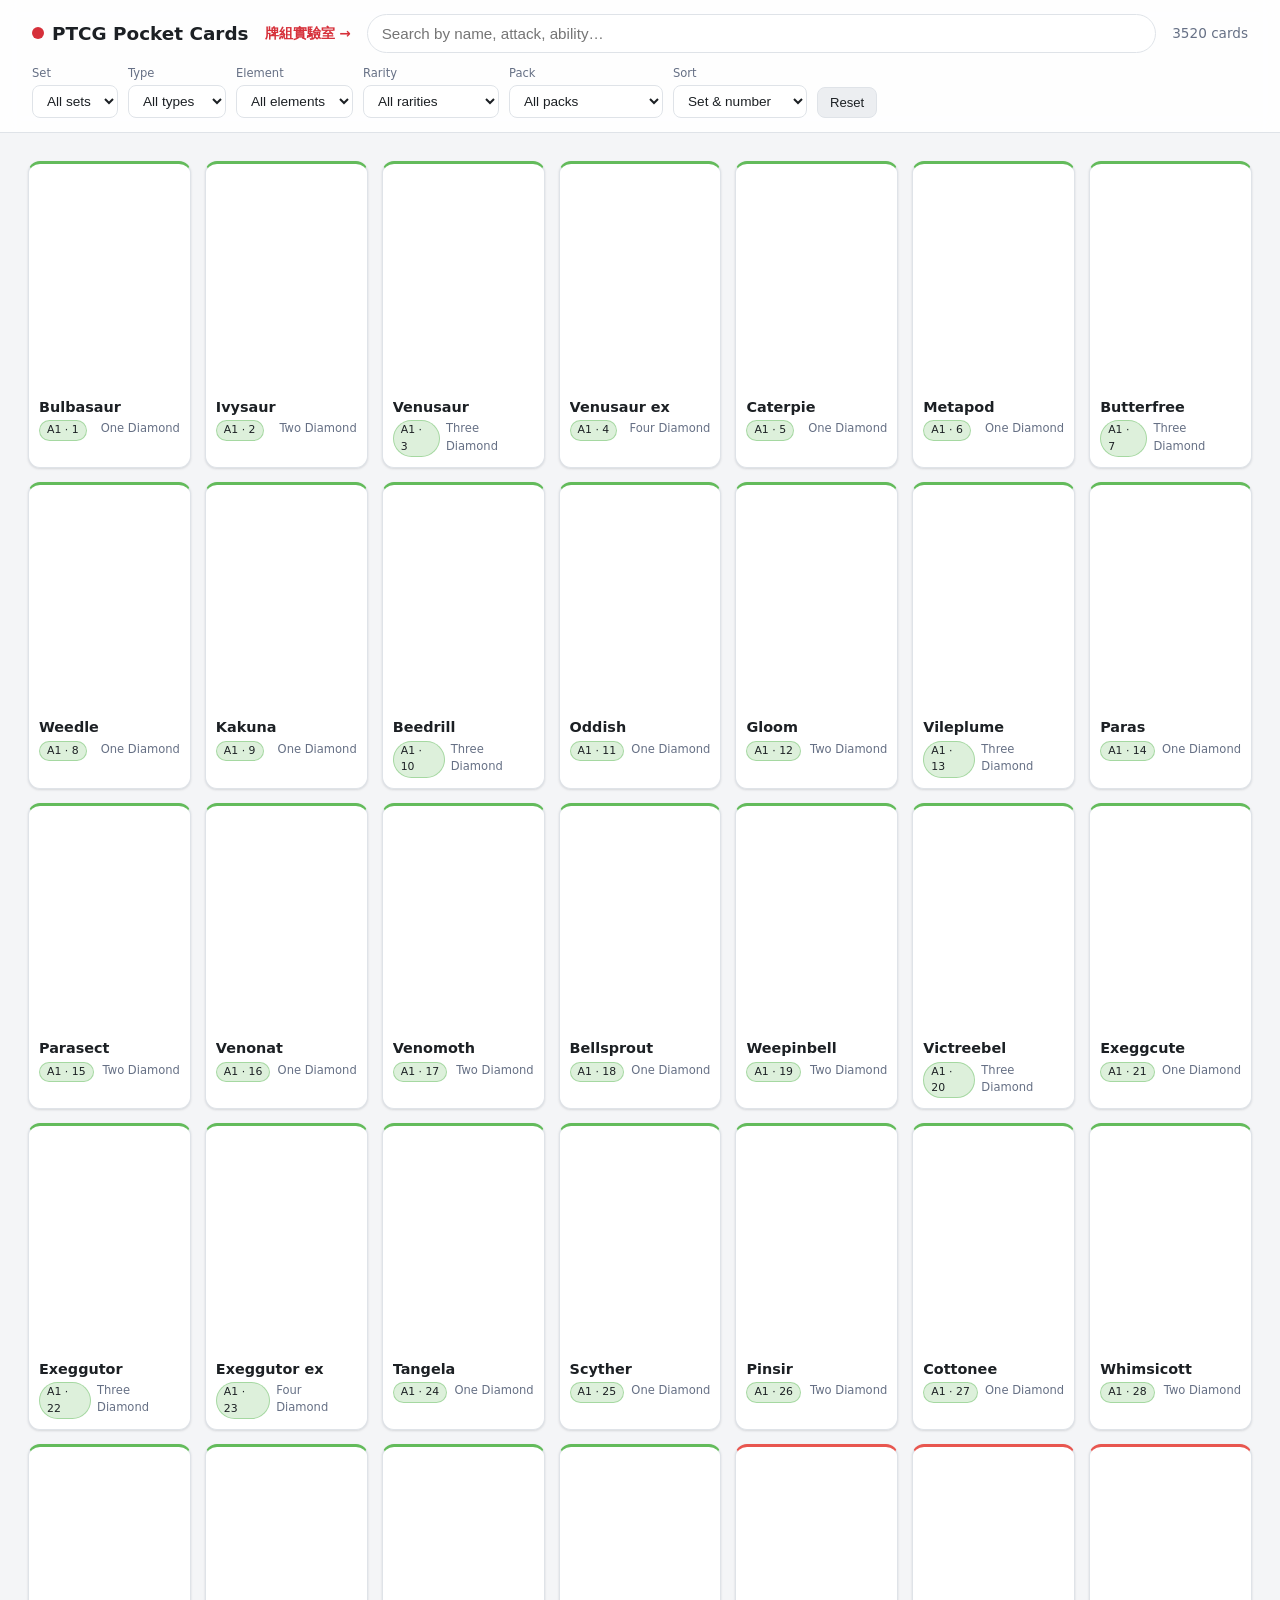
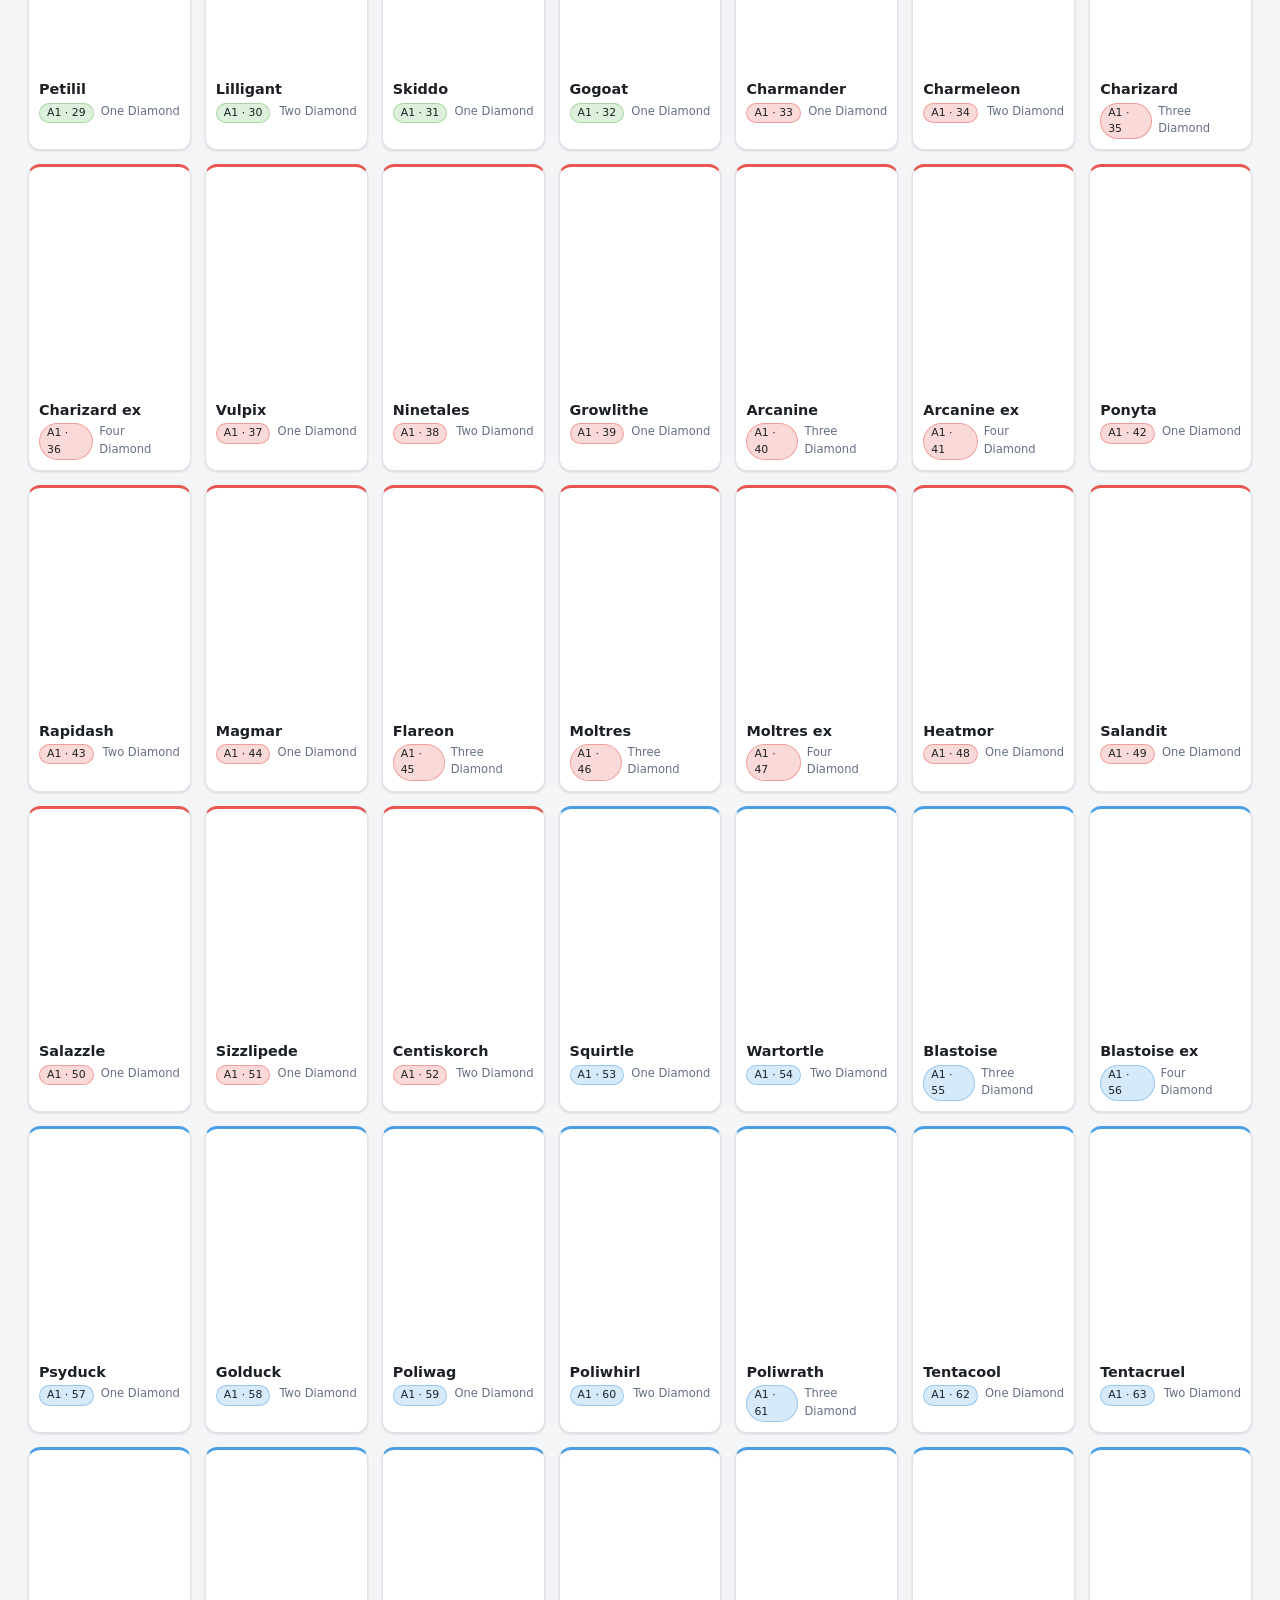
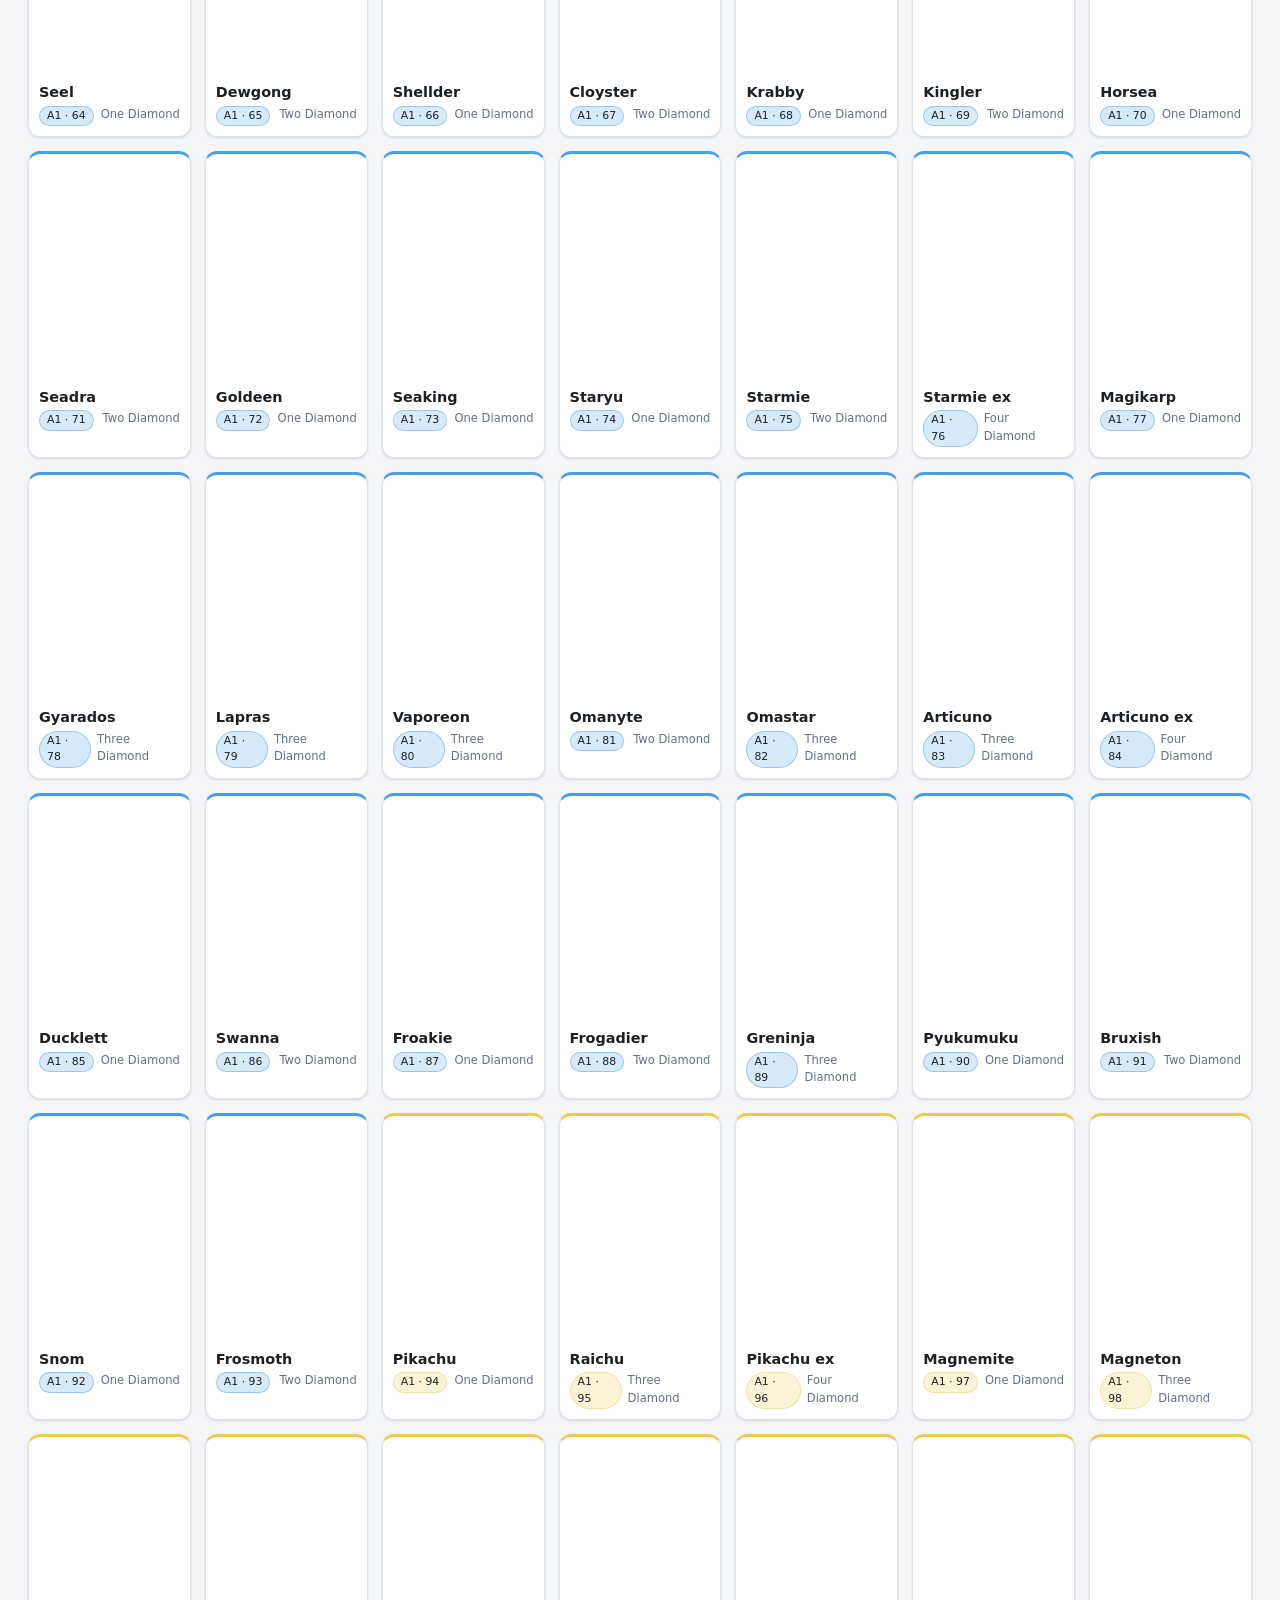
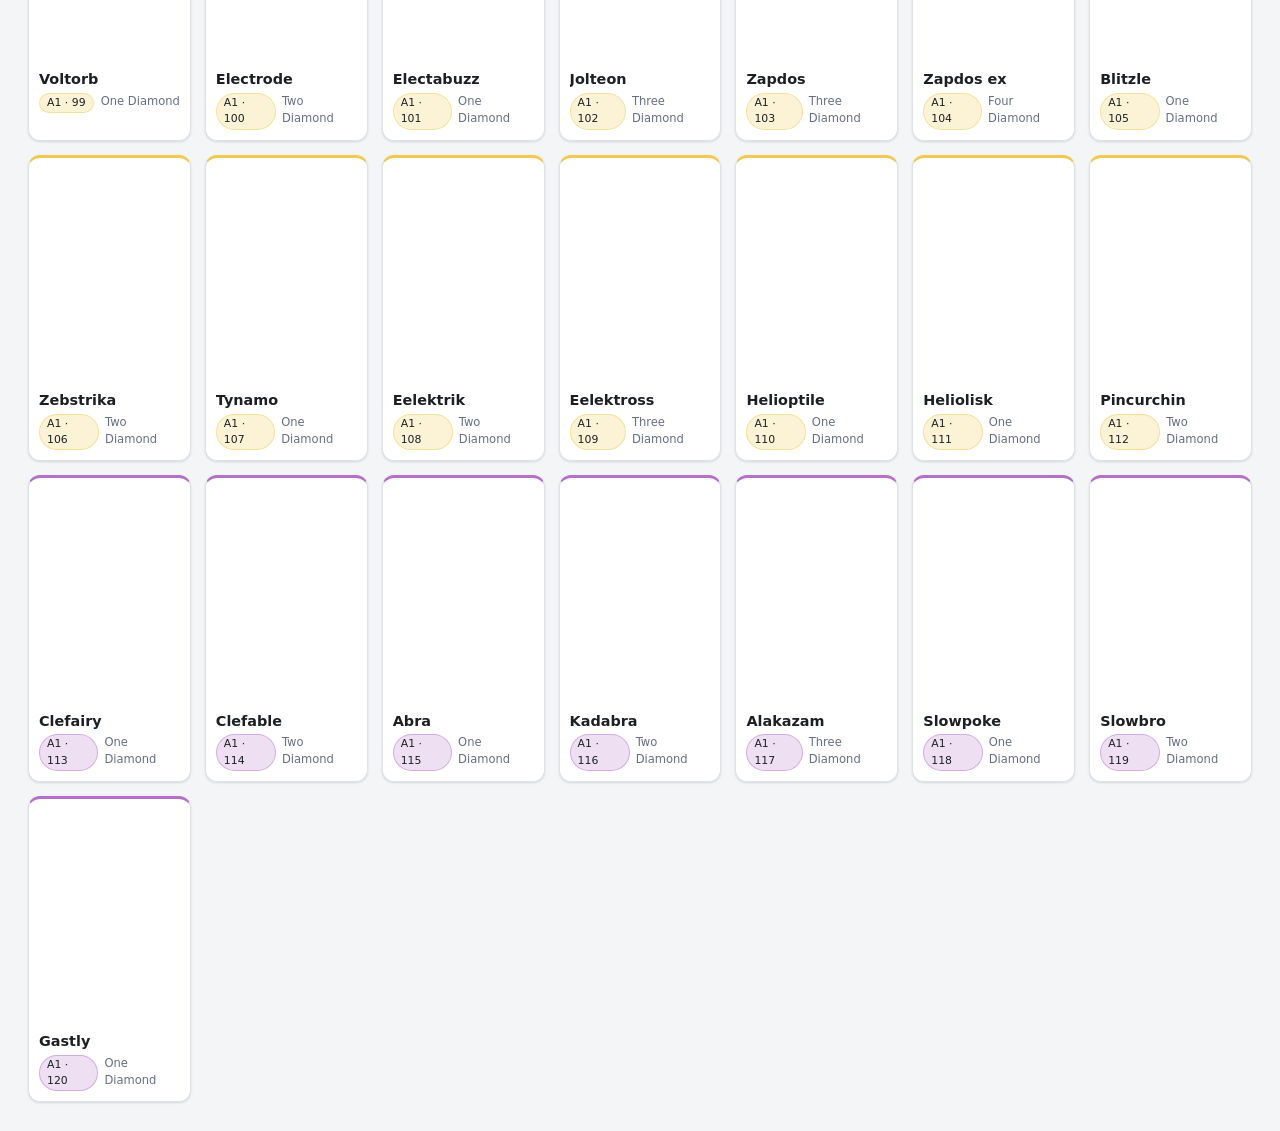
==== web/index.html @ 3c1bbe1b "Initial commit" ====
<!DOCTYPE html>
<html lang="en">
<head>
  <meta charset="UTF-8" />
  <meta name="viewport" content="width=device-width, initial-scale=1.0" />
  <title>PTCG Pocket Card Browser</title>
  <link rel="stylesheet" href="style.css" />
</head>
<body>
  <header>
    <div class="header-row">
      <h1><span class="dot"></span> PTCG Pocket Cards</h1>
      <a href="deck.html" class="nav-link">牌組實驗室 →</a>
      <input id="search" class="search" type="search"
             placeholder="Search by name, attack, ability…" autocomplete="off" />
      <span id="count" class="count"></span>
    </div>
    <div class="filters">
      <div><label for="f-set">Set</label><select id="f-set"></select></div>
      <div><label for="f-type">Type</label><select id="f-type"></select></div>
      <div><label for="f-element">Element</label><select id="f-element"></select></div>
      <div><label for="f-rarity">Rarity</label><select id="f-rarity"></select></div>
      <div><label for="f-pack">Pack</label><select id="f-pack"></select></div>
      <div><label for="f-sort">Sort</label>
        <select id="f-sort">
          <option value="default">Set &amp; number</option>
          <option value="name">Name (A–Z)</option>
          <option value="hp-desc">HP (high→low)</option>
          <option value="hp-asc">HP (low→high)</option>
        </select>
      </div>
      <button id="reset" class="reset">Reset</button>
    </div>
  </header>

  <main>
    <div id="status" class="loading">Loading cards…</div>
    <div id="grid" class="grid" role="list"></div>
    <div id="sentinel"></div>
  </main>

  <div id="modal-backdrop" class="modal-backdrop" hidden>
    <div class="modal" id="modal" role="dialog" aria-modal="true">
      <button class="modal-close" id="modal-close" aria-label="Close">×</button>
      <div id="modal-content"></div>
    </div>
  </div>

  <script src="app.js"></script>
</body>
</html>
---- web/style.css ----
/* PTCG Pocket 卡牌瀏覽器 — 自包含樣式,支援深淺色。 */
:root {
  --bg: #f4f5f7;
  --surface: #ffffff;
  --surface-2: #eceef1;
  --text: #1c2024;
  --text-dim: #667085;
  --border: #dfe3e8;
  --accent: #d6303a;
  --shadow: 0 1px 3px rgba(16, 24, 40, .08), 0 1px 2px rgba(16, 24, 40, .06);
  --radius: 12px;
}
@media (prefers-color-scheme: dark) {
  :root {
    --bg: #14161a; --surface: #1d2026; --surface-2: #262a31;
    --text: #e7eaee; --text-dim: #9aa3af; --border: #2e333c;
    --shadow: 0 1px 3px rgba(0, 0, 0, .4);
  }
}

/* 能量 / 屬性強調色。 */
.type-Grass    { --type: #63bb5b; }
.type-Fire     { --type: #e8564f; }
.type-Water    { --type: #4a9ee6; }
.type-Lightning{ --type: #f2c94c; }
.type-Psychic  { --type: #b46fc9; }
.type-Fighting { --type: #c9773f; }
.type-Darkness { --type: #566072; }
.type-Metal    { --type: #8f9bab; }
.type-Dragon   { --type: #c9a83c; }
.type-Fairy    { --type: #e58fc0; }
.type-Colorless{ --type: #b9b7ae; }

* { box-sizing: border-box; }
body {
  margin: 0;
  font-family: system-ui, -apple-system, "Segoe UI", Roboto, sans-serif;
  background: var(--bg);
  color: var(--text);
  line-height: 1.5;
}

header {
  position: sticky; top: 0; z-index: 20;
  background: color-mix(in srgb, var(--surface) 88%, transparent);
  backdrop-filter: blur(10px);
  border-bottom: 1px solid var(--border);
  padding: 14px clamp(12px, 4vw, 32px);
}
.header-row { display: flex; align-items: center; gap: 16px; flex-wrap: wrap; }
h1 { font-size: 1.15rem; margin: 0; display: flex; align-items: center; gap: 8px; }
h1 .dot { width: 12px; height: 12px; border-radius: 50%; background: var(--accent); }
.count { color: var(--text-dim); font-size: .85rem; margin-left: auto; }
.nav-link { color: var(--accent); text-decoration: none; font-size: .85rem; font-weight: 600; white-space: nowrap; }
.nav-link:hover { text-decoration: underline; }

.search {
  flex: 1 1 260px; min-width: 180px;
  padding: 10px 14px; font-size: .95rem;
  border: 1px solid var(--border); border-radius: 999px;
  background: var(--surface); color: var(--text);
}
.search:focus { outline: 2px solid var(--accent); outline-offset: 1px; }

.filters {
  display: flex; gap: 10px; flex-wrap: wrap; margin-top: 12px;
}
.filters select {
  padding: 7px 10px; font-size: .85rem;
  border: 1px solid var(--border); border-radius: 8px;
  background: var(--surface); color: var(--text);
}
.filters label { font-size: .72rem; color: var(--text-dim); display: block; margin-bottom: 3px; }
.reset {
  align-self: flex-end; padding: 7px 12px; font-size: .82rem; cursor: pointer;
  background: var(--surface-2); color: var(--text);
  border: 1px solid var(--border); border-radius: 8px;
}
.reset:hover { border-color: var(--accent); }

main { padding: clamp(12px, 3vw, 28px); }
.grid {
  display: grid; gap: 14px;
  grid-template-columns: repeat(auto-fill, minmax(150px, 1fr));
}
.card {
  background: var(--surface); border: 1px solid var(--border);
  border-radius: var(--radius); overflow: hidden; cursor: pointer;
  box-shadow: var(--shadow);
  border-top: 3px solid var(--type, var(--border));
  transition: transform .12s ease, box-shadow .12s ease;
}
.card:hover { transform: translateY(-3px); box-shadow: 0 8px 20px rgba(16,24,40,.14); }
.card img { width: 100%; aspect-ratio: 367 / 512; object-fit: cover; display: block; background: var(--surface-2); }
.card-body { padding: 8px 10px 10px; }
.card-name { font-weight: 600; font-size: .9rem; white-space: nowrap; overflow: hidden; text-overflow: ellipsis; }
.card-meta { display: flex; justify-content: space-between; gap: 6px; font-size: .72rem; color: var(--text-dim); margin-top: 2px; }
.badge {
  display: inline-block; padding: 1px 7px; border-radius: 999px; font-size: .68rem;
  background: color-mix(in srgb, var(--type, var(--surface-2)) 22%, transparent);
  color: var(--text); border: 1px solid color-mix(in srgb, var(--type, var(--border)) 45%, transparent);
}

.empty, .loading { text-align: center; color: var(--text-dim); padding: 60px 20px; }
#sentinel { height: 1px; }

/* 詳情 modal */
.modal-backdrop {
  position: fixed; inset: 0; z-index: 40;
  background: rgba(6, 8, 12, .6); backdrop-filter: blur(3px);
  display: flex; align-items: center; justify-content: center; padding: 16px;
}
.modal-backdrop[hidden] { display: none; }
.modal {
  background: var(--surface); border-radius: 16px; max-width: 720px; width: 100%;
  max-height: 90vh; overflow-y: auto; box-shadow: 0 24px 60px rgba(0,0,0,.4);
  border-top: 4px solid var(--type, var(--accent));
}
.modal-head { display: flex; gap: 18px; padding: 20px; flex-wrap: wrap; }
.modal-head img { width: 220px; max-width: 45vw; border-radius: 10px; }
.modal-title { font-size: 1.4rem; margin: 0 0 4px; }
.modal-sub { color: var(--text-dim); font-size: .85rem; }
.stat-row { display: flex; gap: 14px; flex-wrap: wrap; margin: 10px 0; font-size: .85rem; }
.stat-row b { color: var(--text-dim); font-weight: 500; }
.section-title { font-size: .78rem; text-transform: uppercase; letter-spacing: .04em; color: var(--text-dim); margin: 16px 0 6px; }
.attack, .ability { border: 1px solid var(--border); border-radius: 10px; padding: 10px 12px; margin-bottom: 8px; background: var(--surface-2); }
.ability { border-left: 3px solid #e0a83c; }
.attack-head { display: flex; justify-content: space-between; gap: 8px; font-weight: 600; }
.attack-effect { font-size: .85rem; color: var(--text-dim); margin-top: 4px; }
.energy {
  display: inline-flex; align-items: center; justify-content: center;
  width: 18px; height: 18px; border-radius: 50%; font-size: .62rem; font-weight: 700;
  color: #fff; margin-right: 2px;
}
.modal-close {
  position: sticky; top: 8px; float: right; margin: 8px; z-index: 1;
  width: 34px; height: 34px; border-radius: 50%; cursor: pointer;
  background: var(--surface-2); color: var(--text); border: 1px solid var(--border); font-size: 1.1rem;
}
.modal-body { padding: 0 20px 22px; }
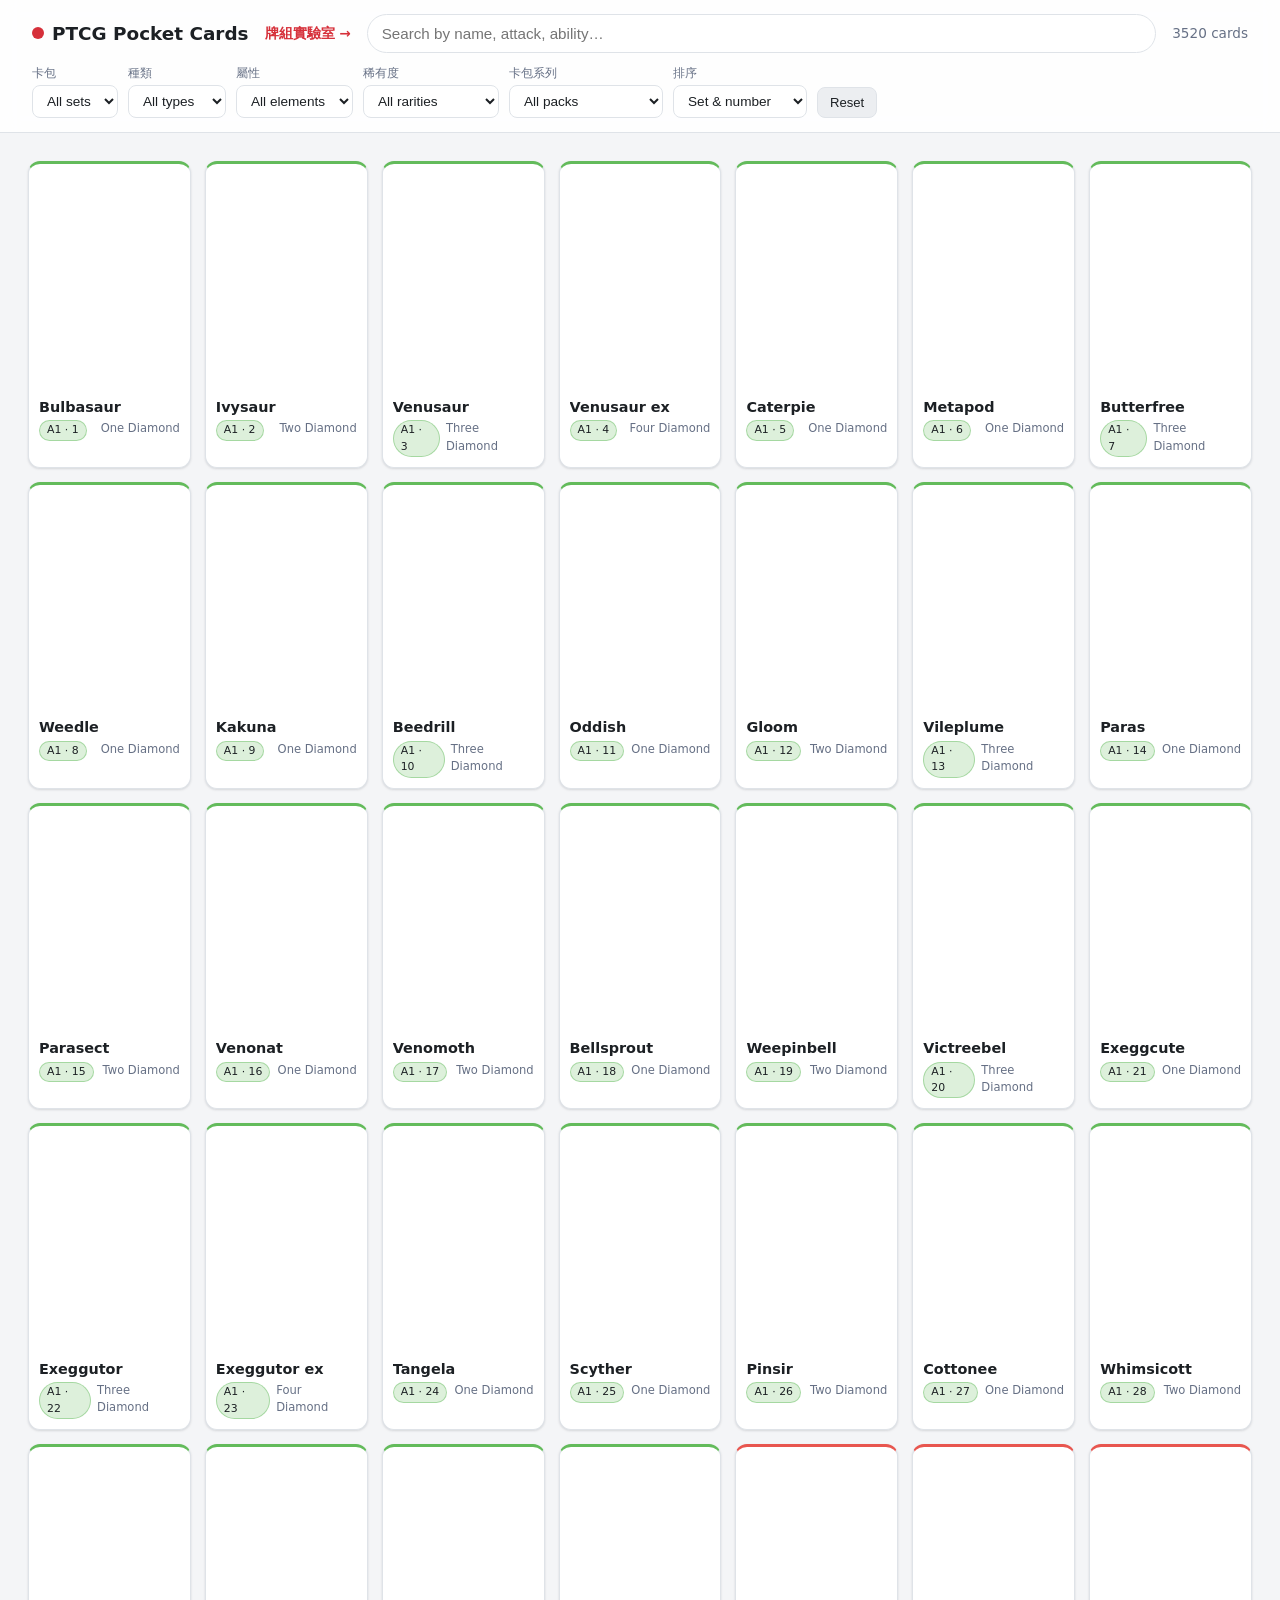
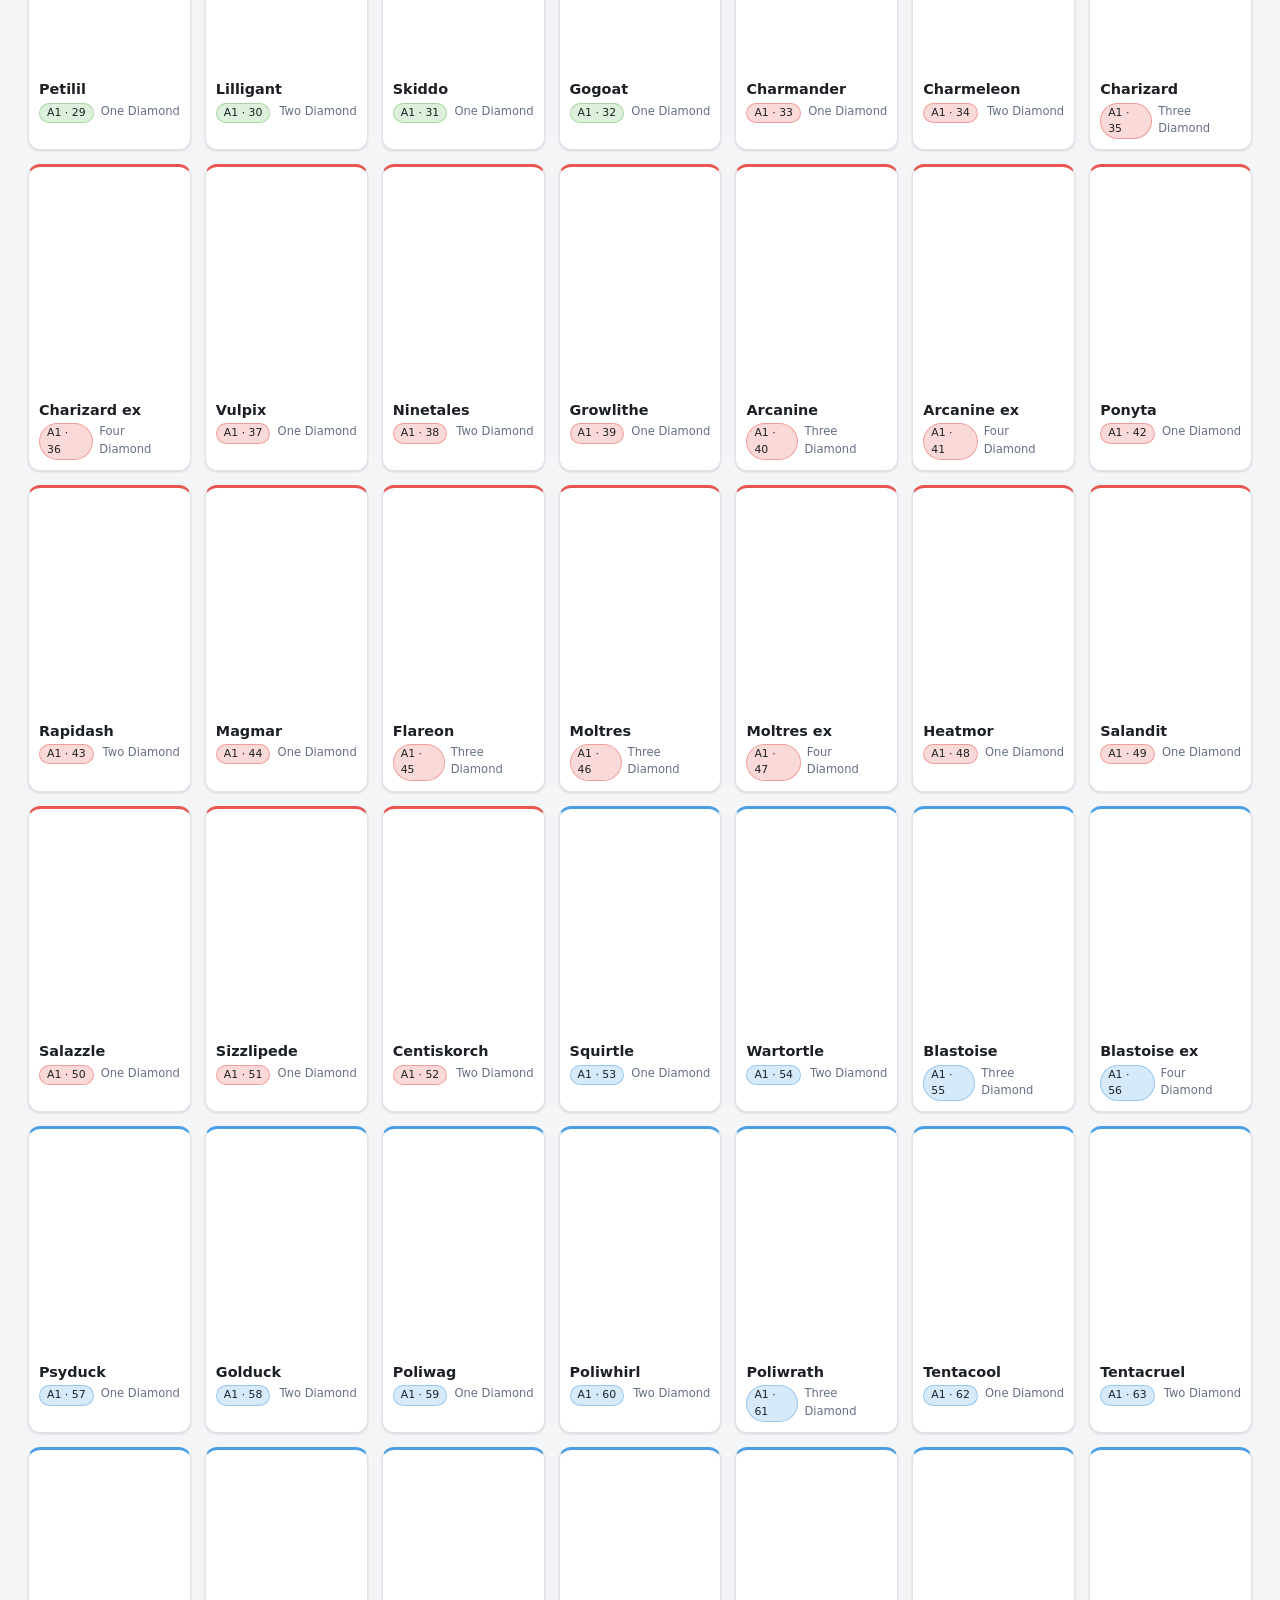
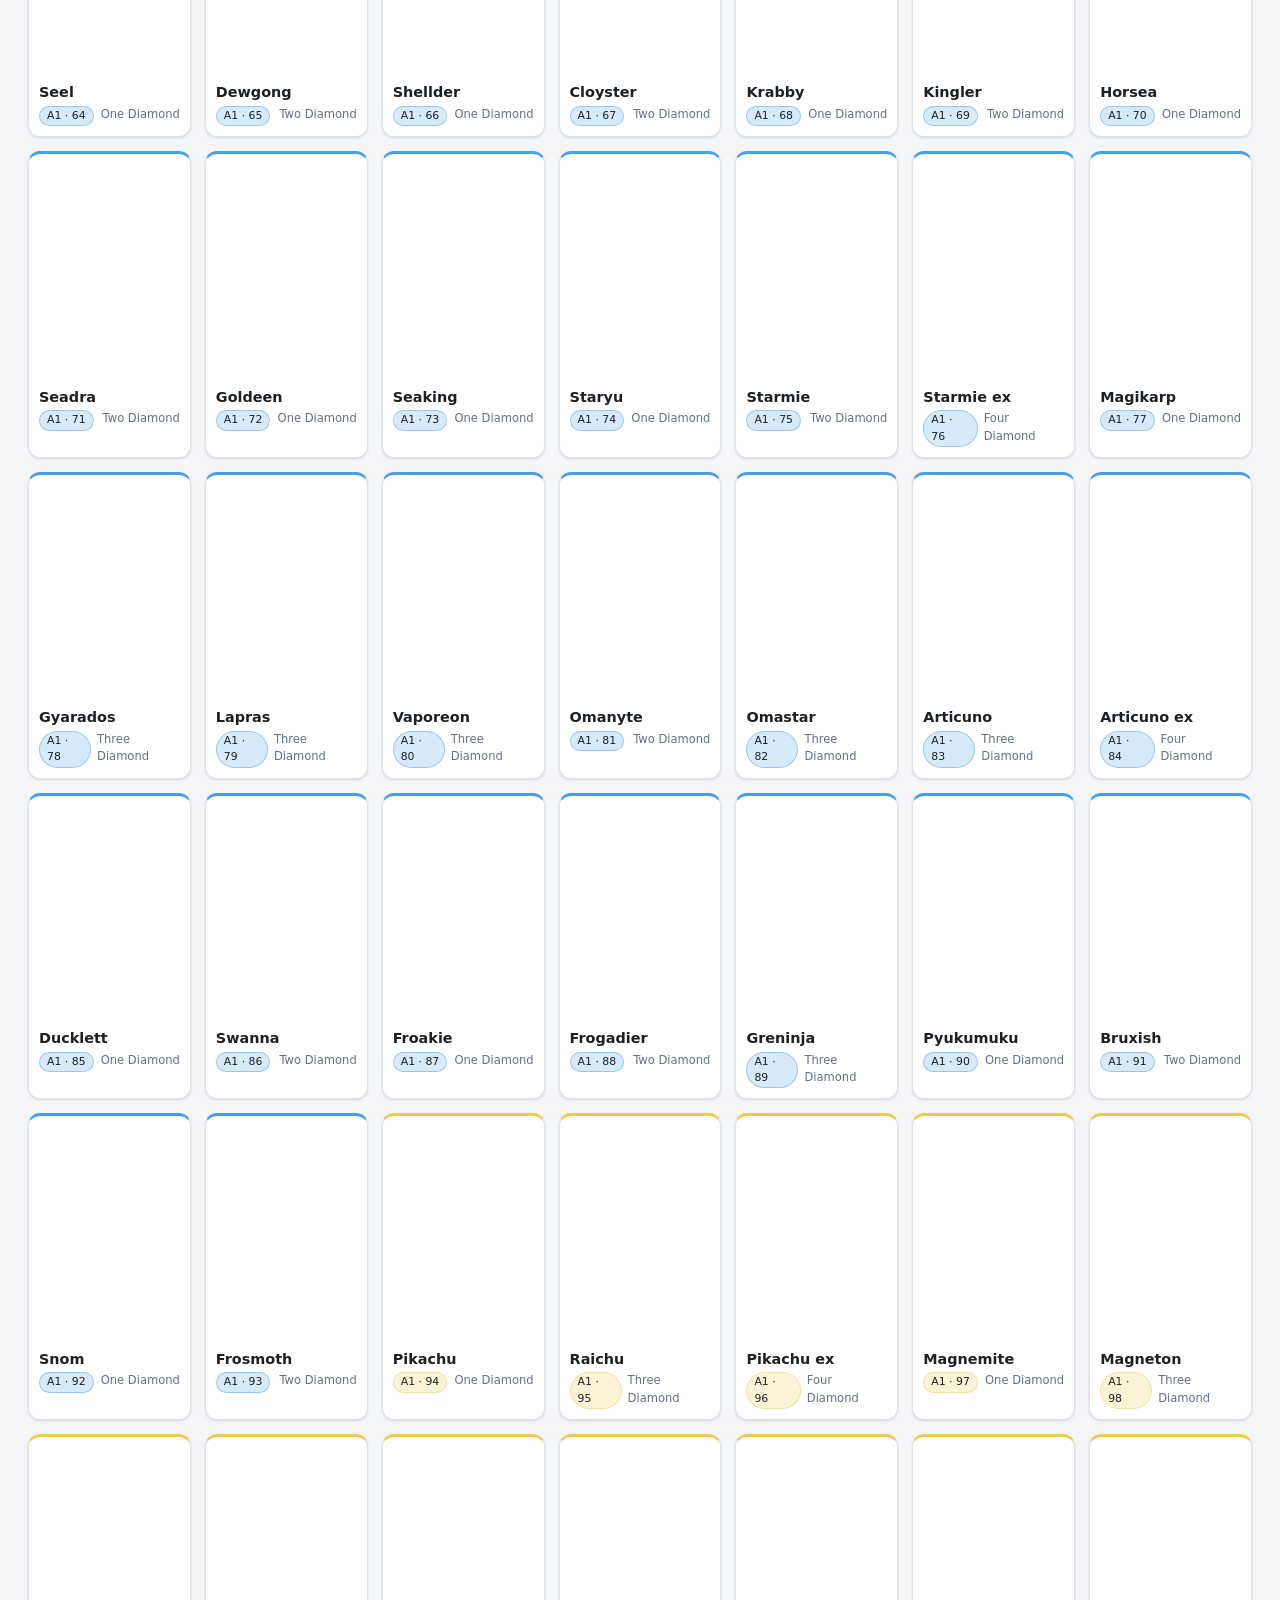
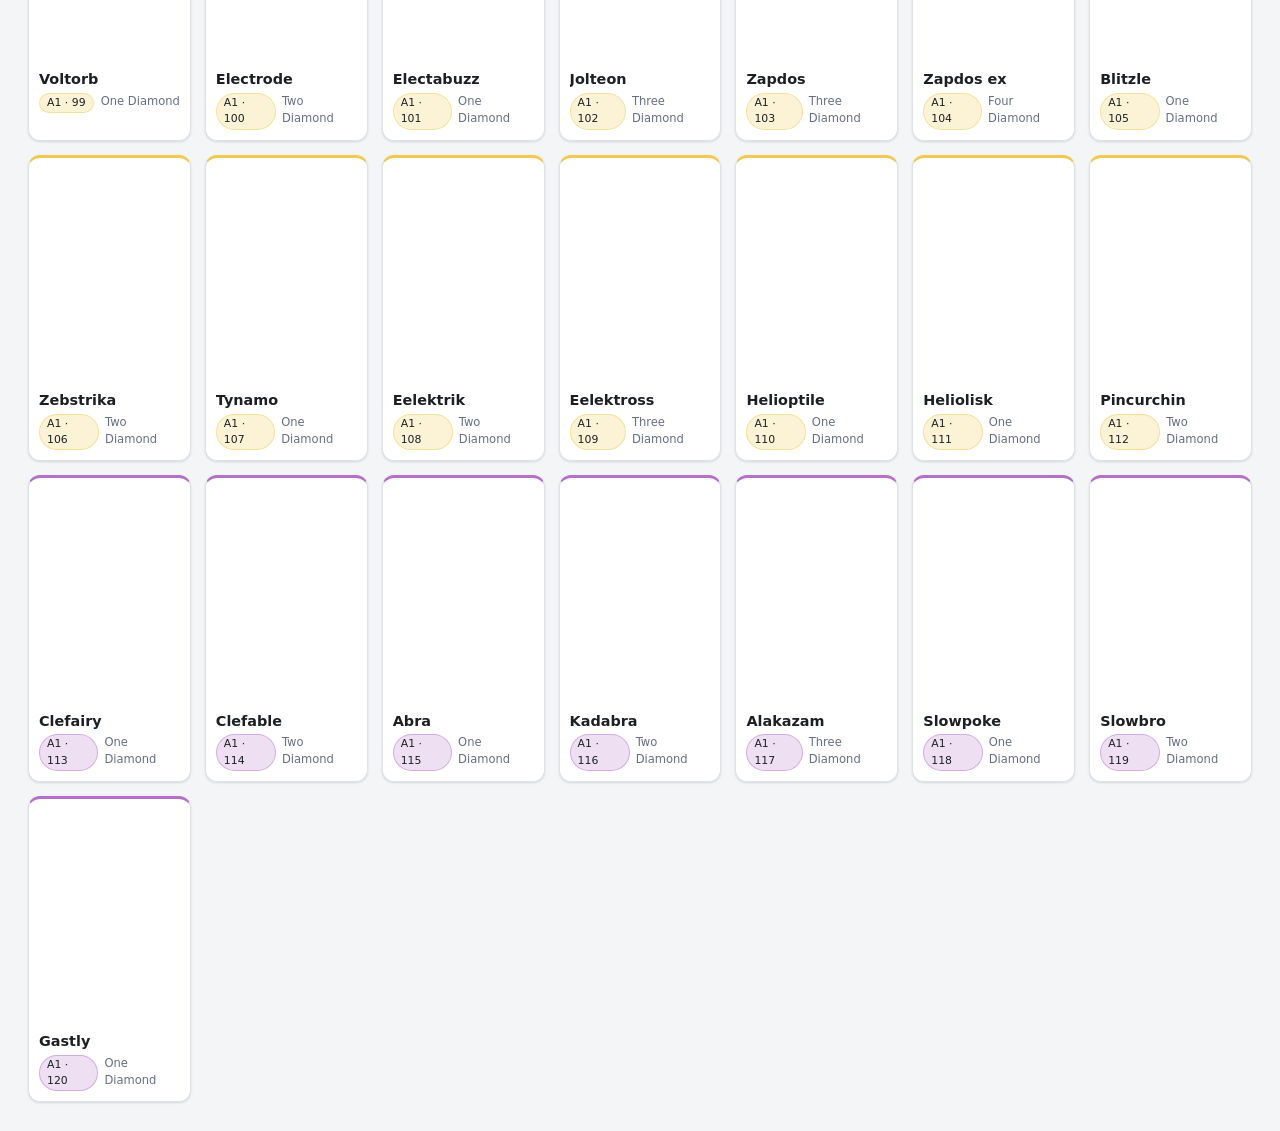
==== commit 51104b8c: "更新 index.html 中文化索引標籤" ====
--- a/web/index.html
+++ b/web/index.html
@@ -16,12 +16,12 @@
       <span id="count" class="count"></span>
     </div>
     <div class="filters">
-      <div><label for="f-set">Set</label><select id="f-set"></select></div>
-      <div><label for="f-type">Type</label><select id="f-type"></select></div>
-      <div><label for="f-element">Element</label><select id="f-element"></select></div>
-      <div><label for="f-rarity">Rarity</label><select id="f-rarity"></select></div>
-      <div><label for="f-pack">Pack</label><select id="f-pack"></select></div>
-      <div><label for="f-sort">Sort</label>
+      <div><label for="f-set">卡包</label><select id="f-set"></select></div>
+      <div><label for="f-type">種類</label><select id="f-type"></select></div>
+      <div><label for="f-element">屬性</label><select id="f-element"></select></div>
+      <div><label for="f-rarity">稀有度</label><select id="f-rarity"></select></div>
+      <div><label for="f-pack">卡包系列</label><select id="f-pack"></select></div>
+      <div><label for="f-sort">排序</label>
         <select id="f-sort">
           <option value="default">Set &amp; number</option>
           <option value="name">Name (A–Z)</option>
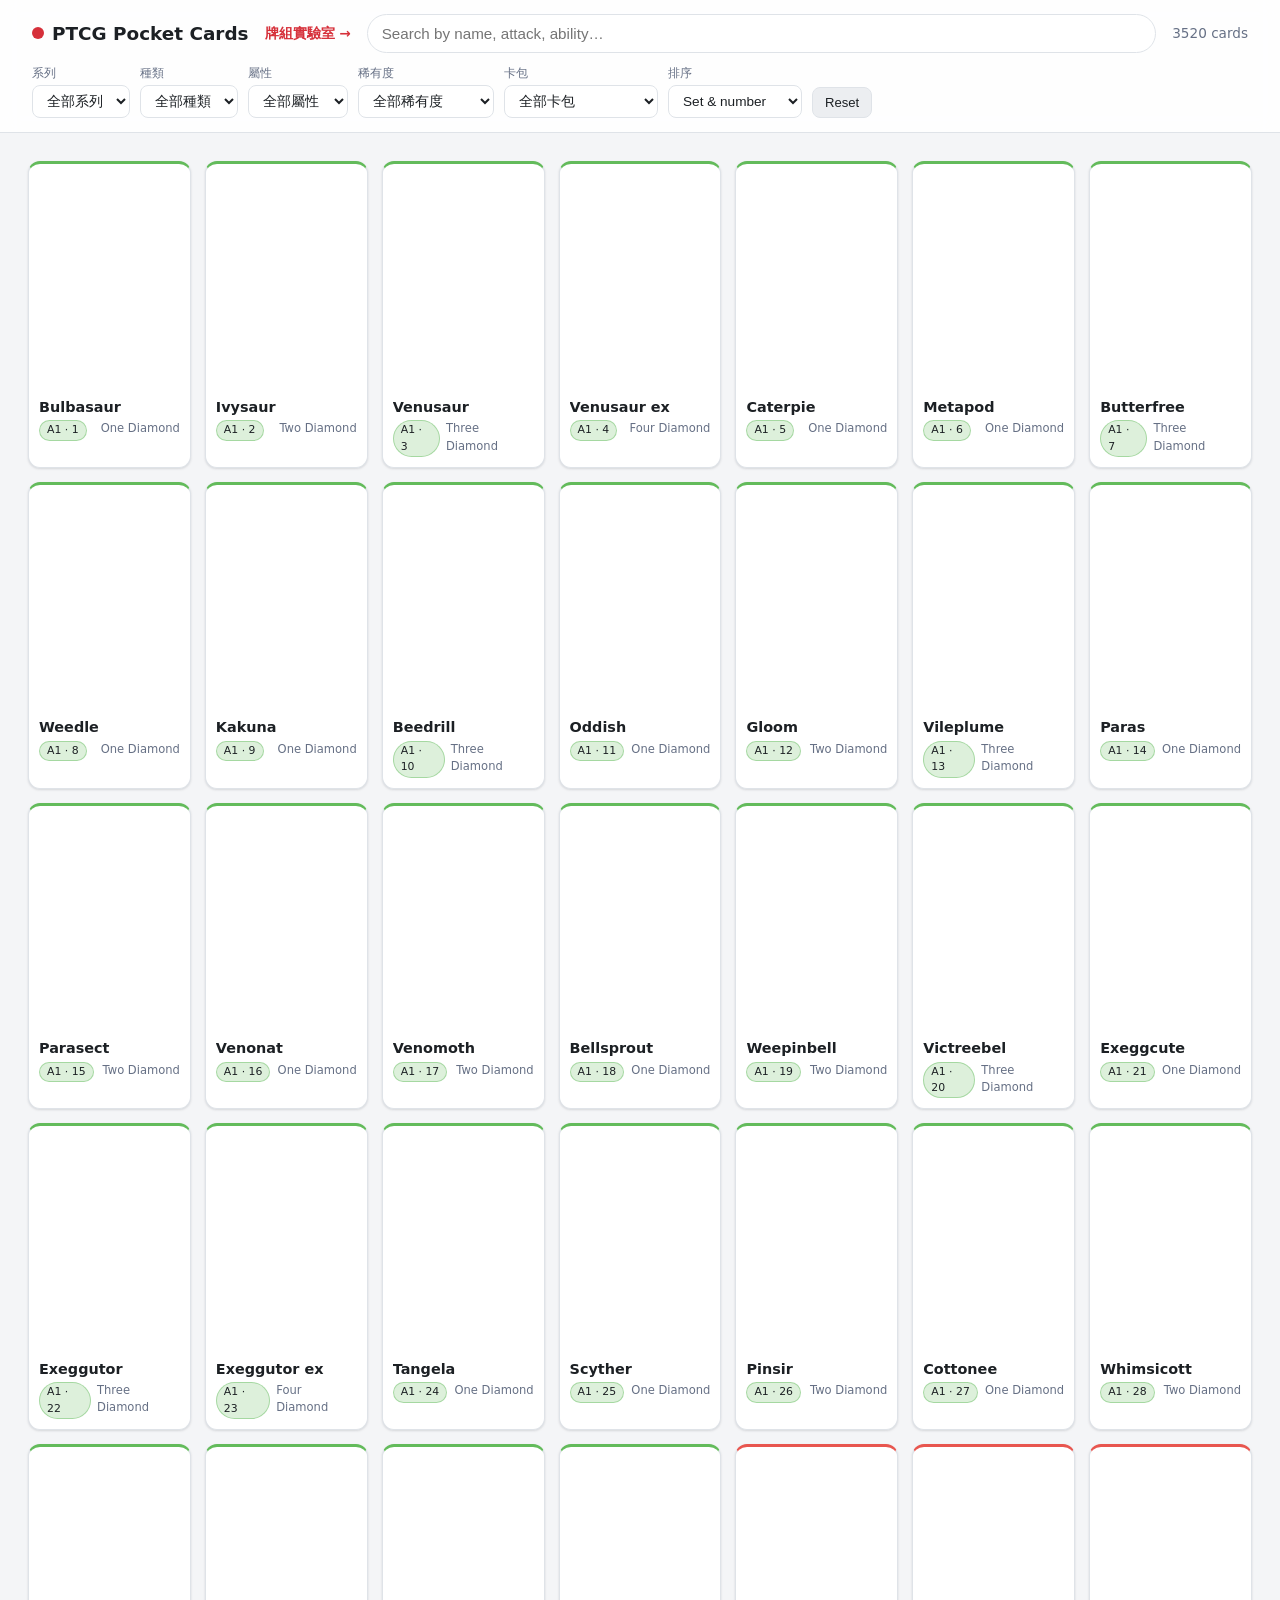
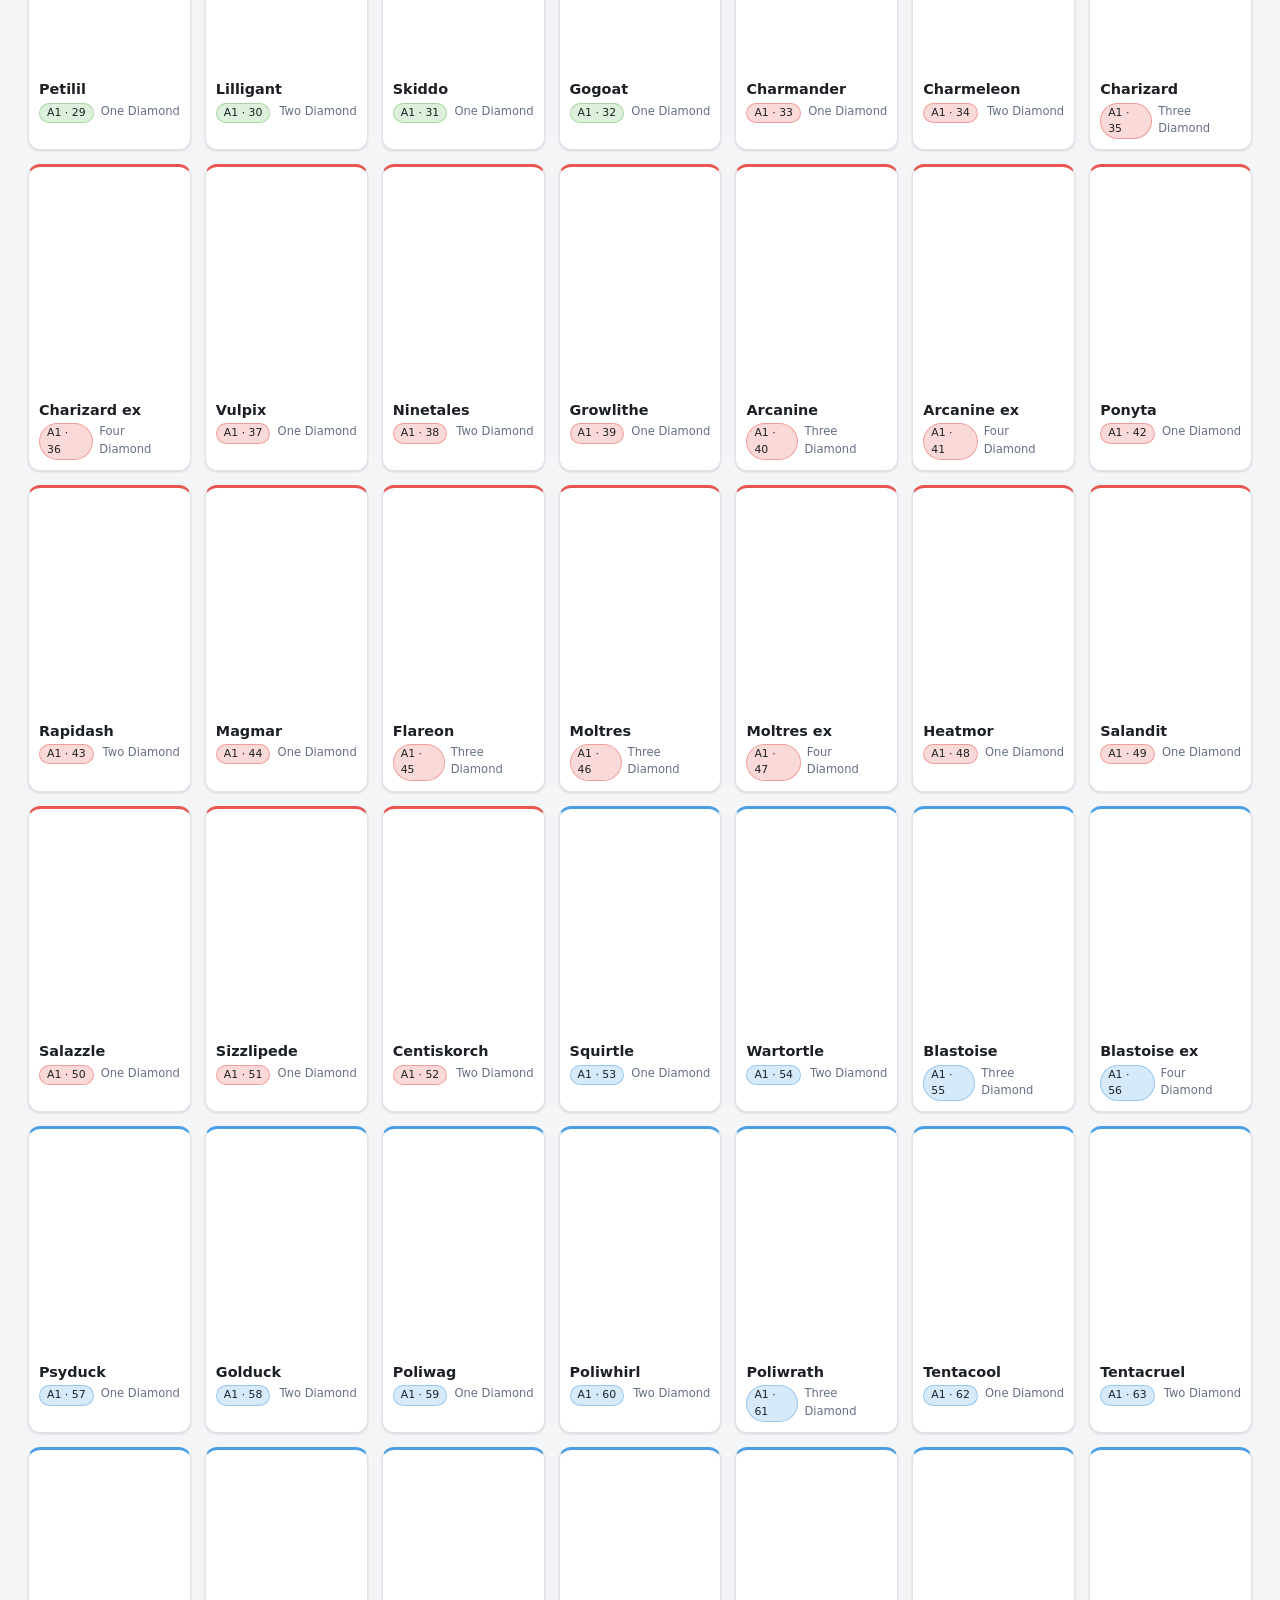
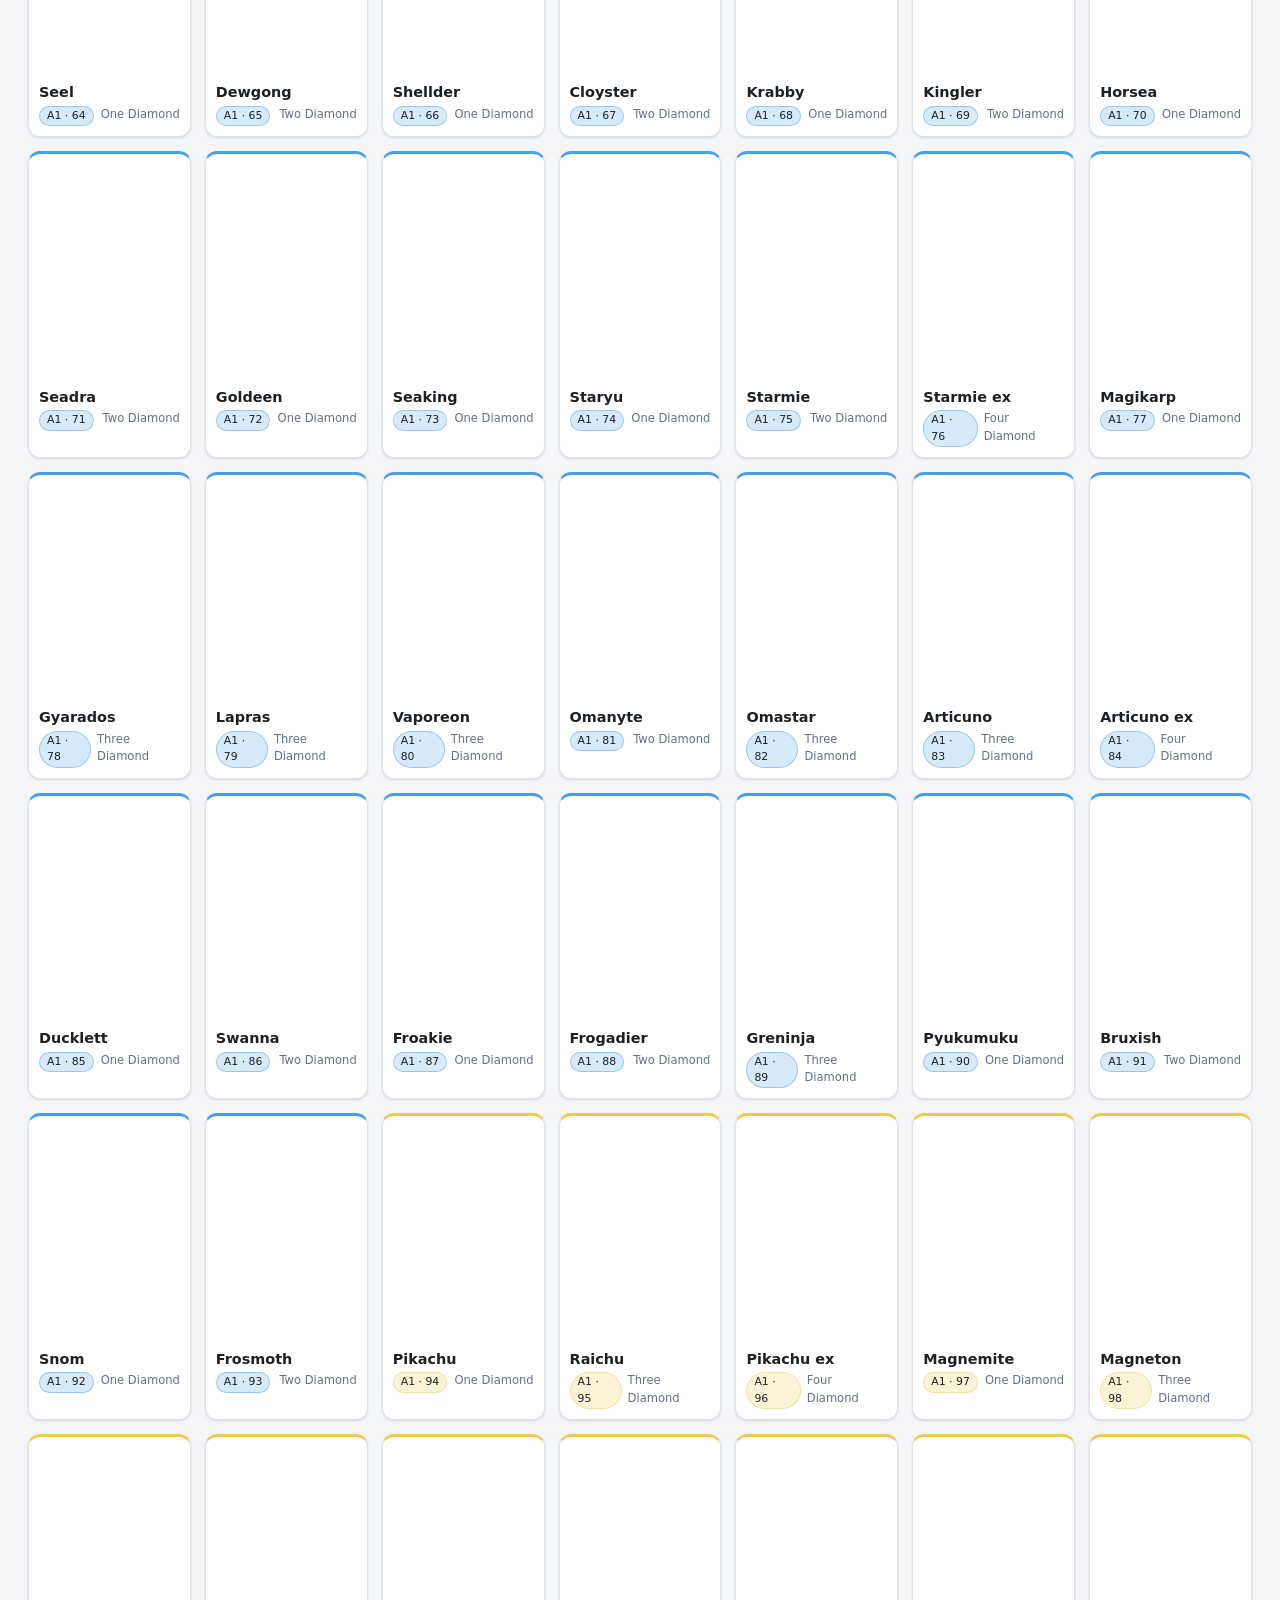
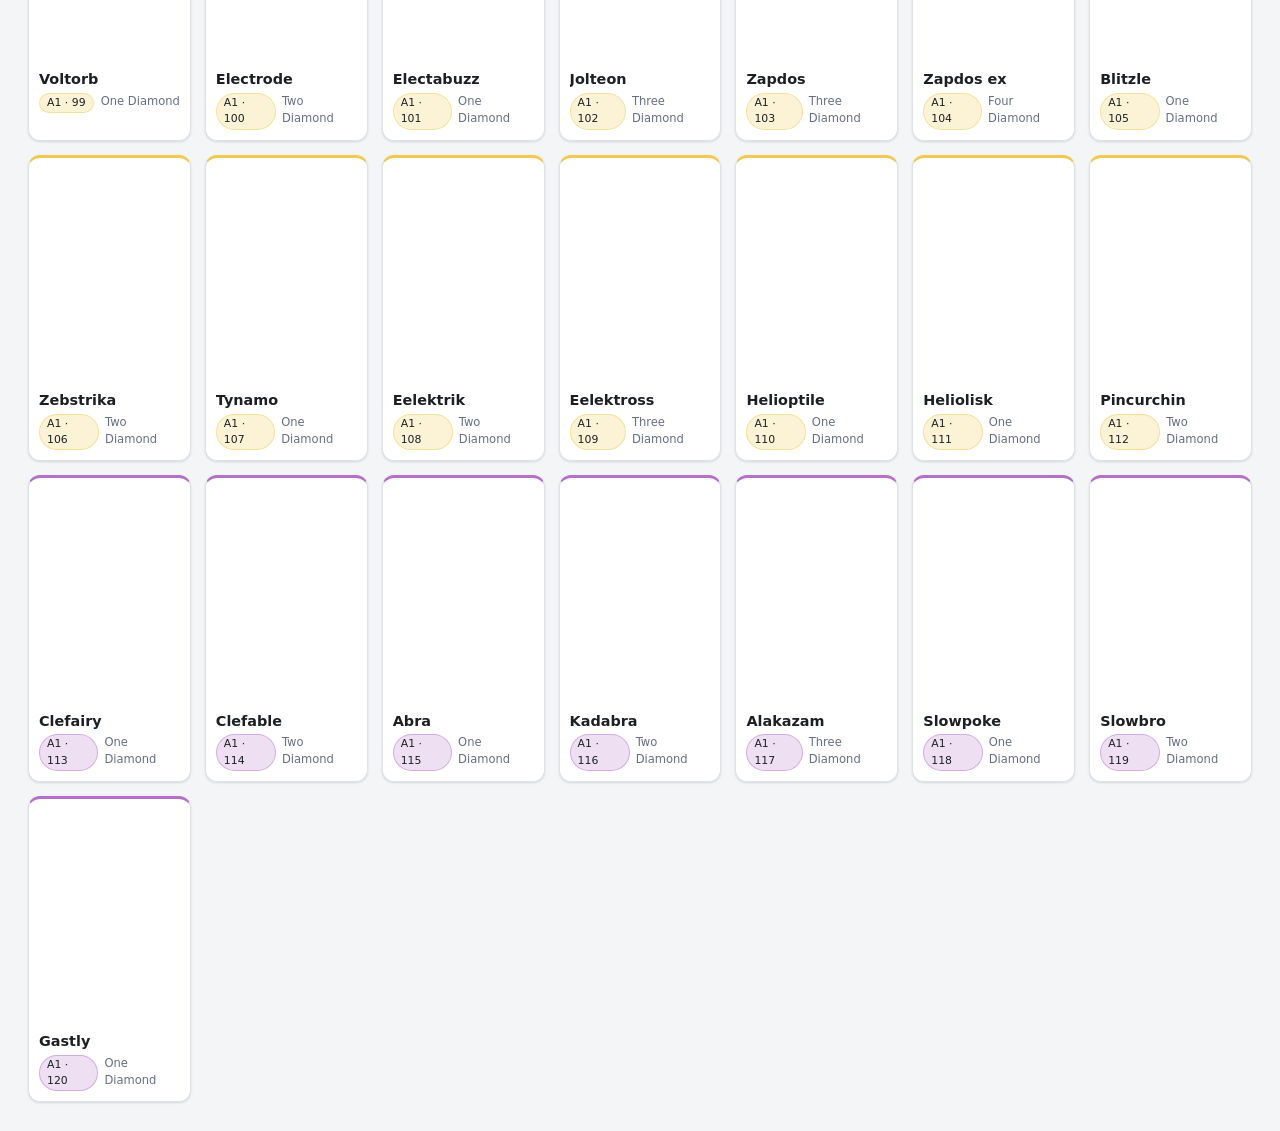
==== commit 776183a2: "26/7/12 1. 修正「系列／卡包」語意顛倒 2. 統一兩個頁面的用語 3. 種類選項中文化" ====
--- a/web/index.html
+++ b/web/index.html
@@ -16,11 +16,11 @@
       <span id="count" class="count"></span>
     </div>
     <div class="filters">
-      <div><label for="f-set">卡包</label><select id="f-set"></select></div>
+      <div><label for="f-set">系列</label><select id="f-set"></select></div>
       <div><label for="f-type">種類</label><select id="f-type"></select></div>
       <div><label for="f-element">屬性</label><select id="f-element"></select></div>
       <div><label for="f-rarity">稀有度</label><select id="f-rarity"></select></div>
-      <div><label for="f-pack">卡包系列</label><select id="f-pack"></select></div>
+      <div><label for="f-pack">卡包</label><select id="f-pack"></select></div>
       <div><label for="f-sort">排序</label>
         <select id="f-sort">
           <option value="default">Set &amp; number</option>
